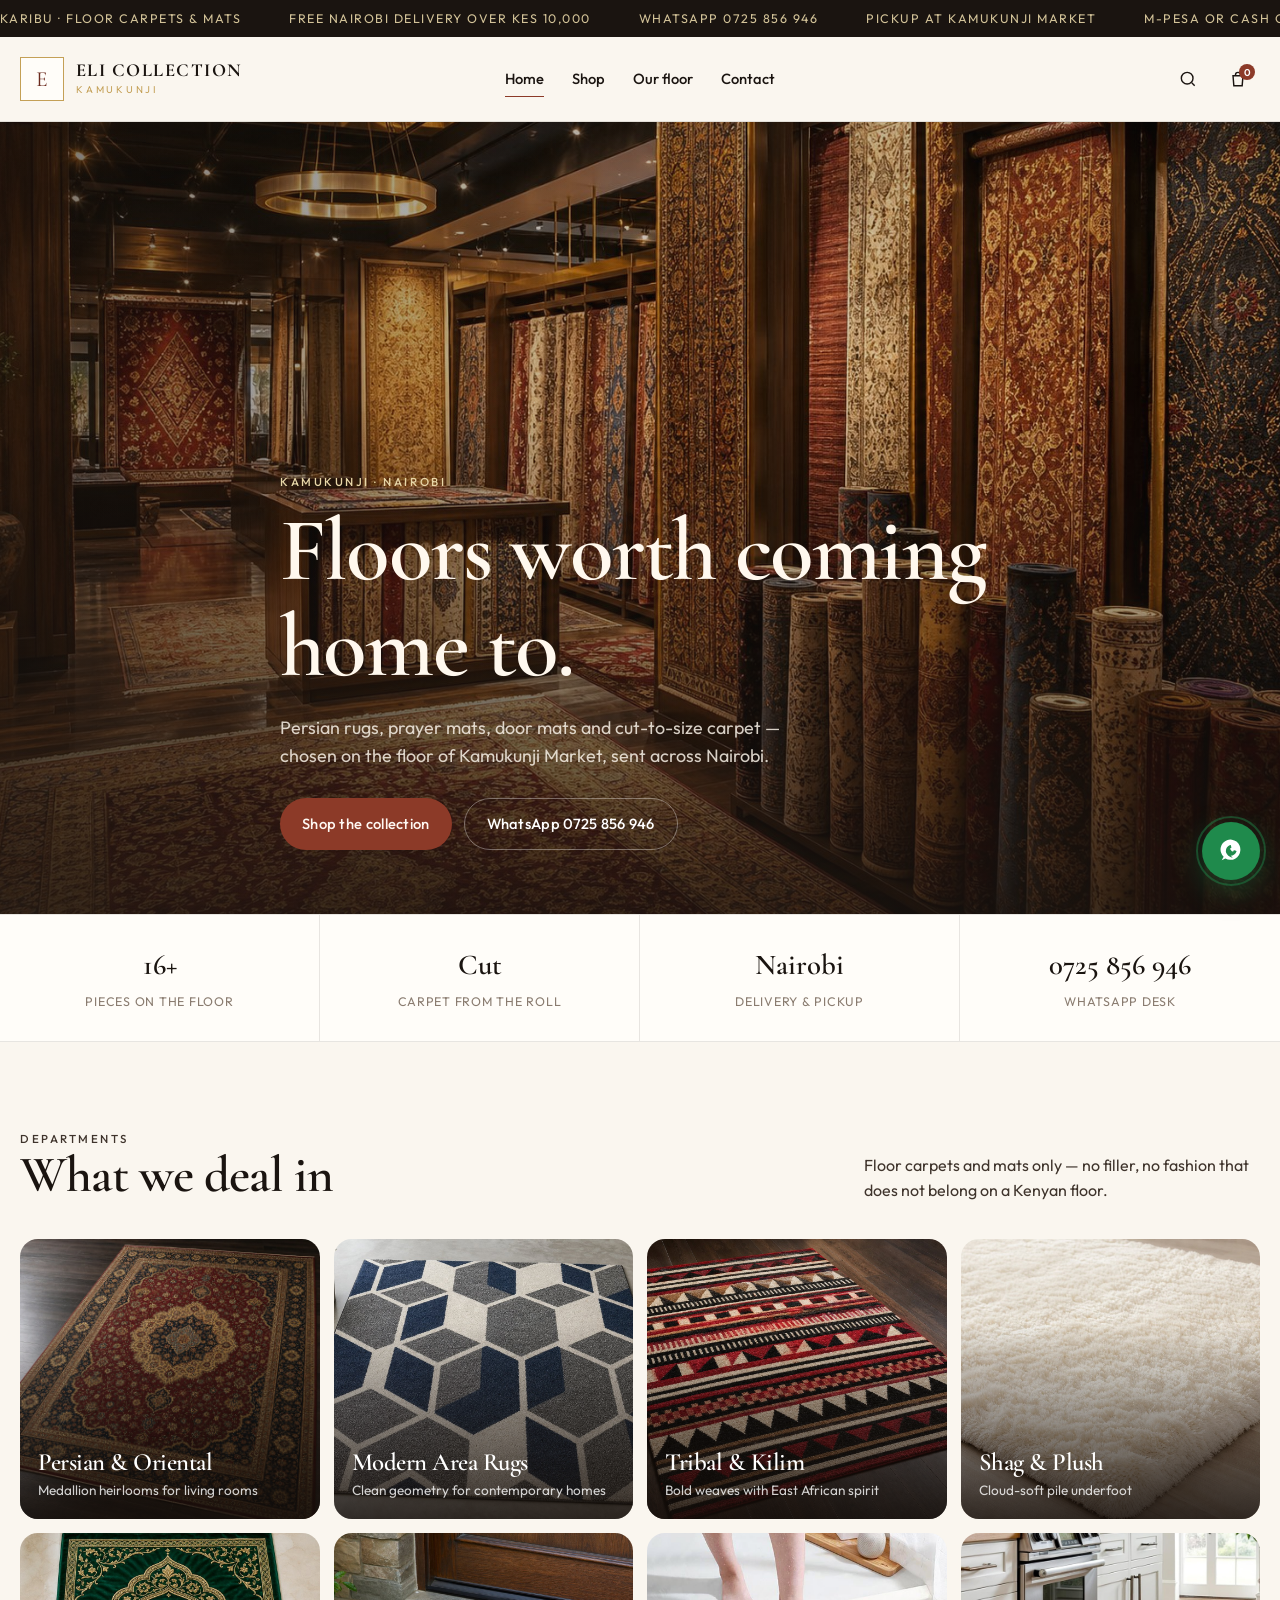
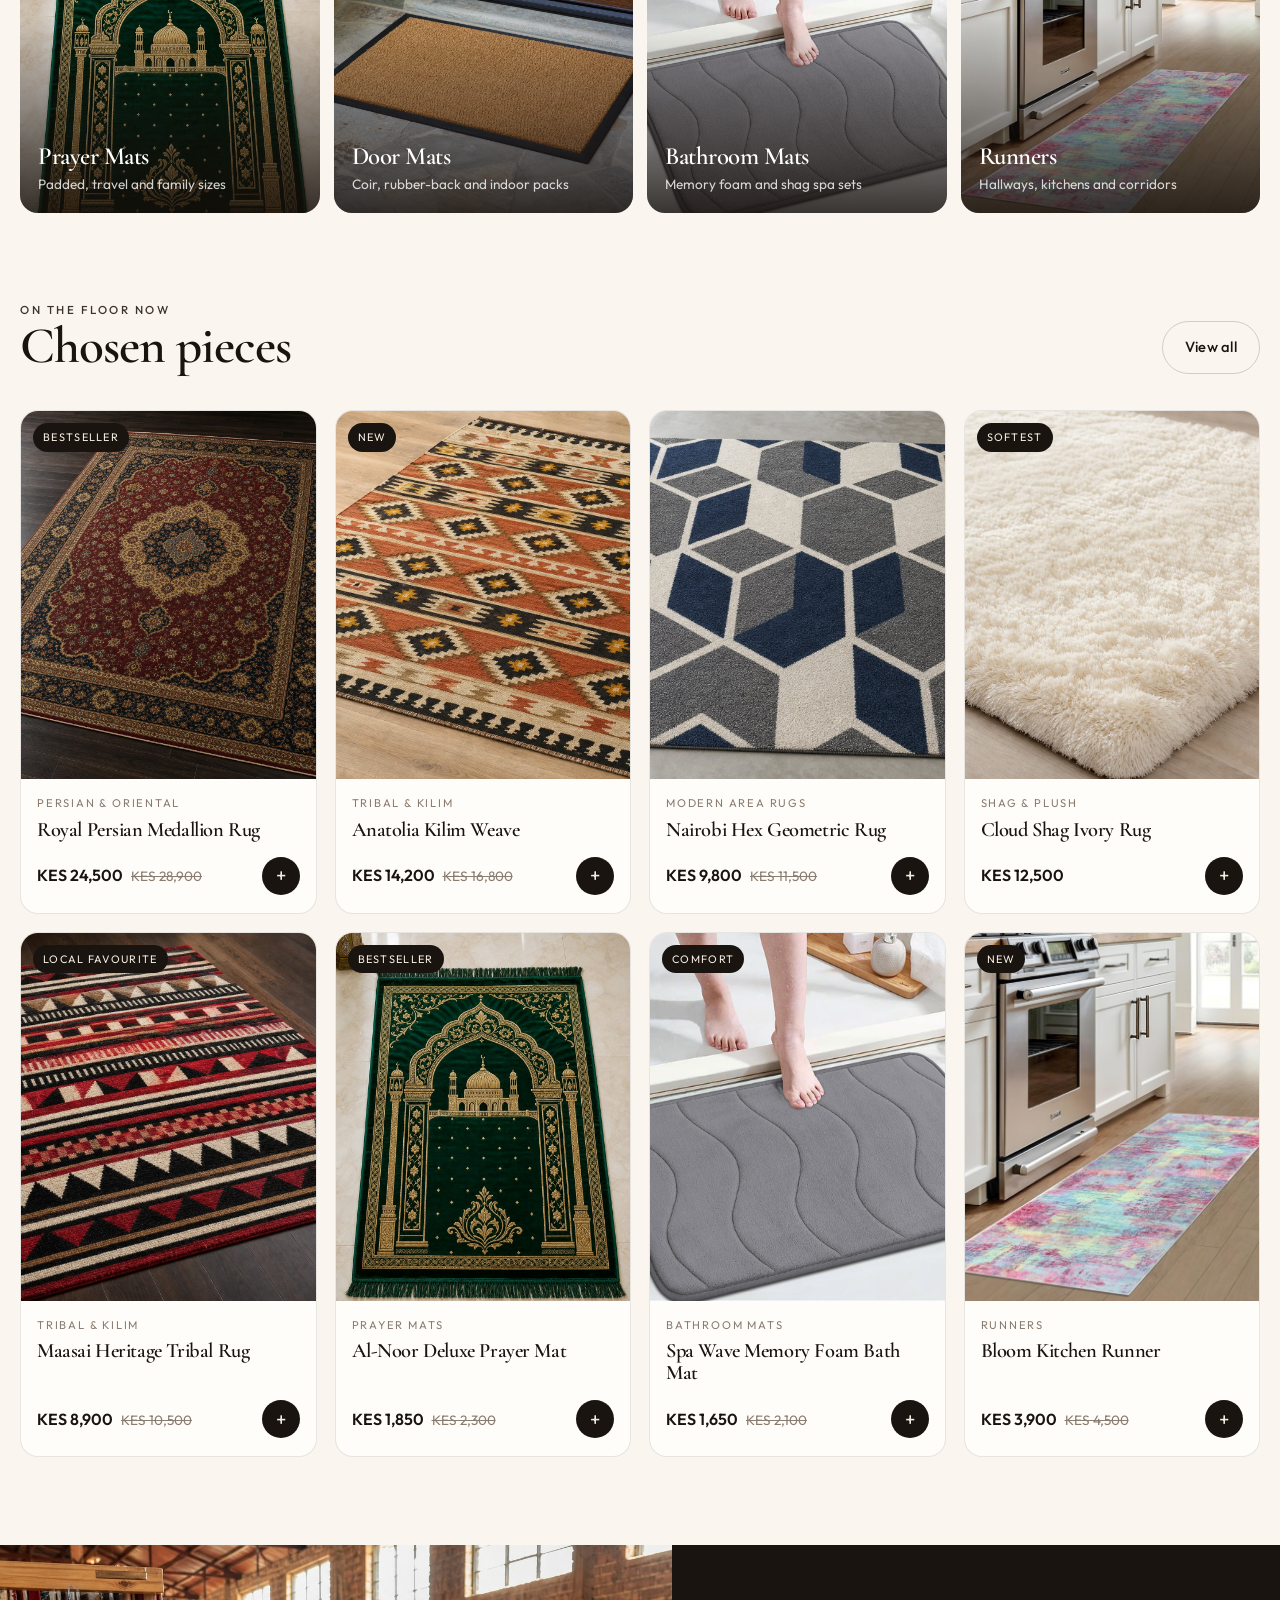
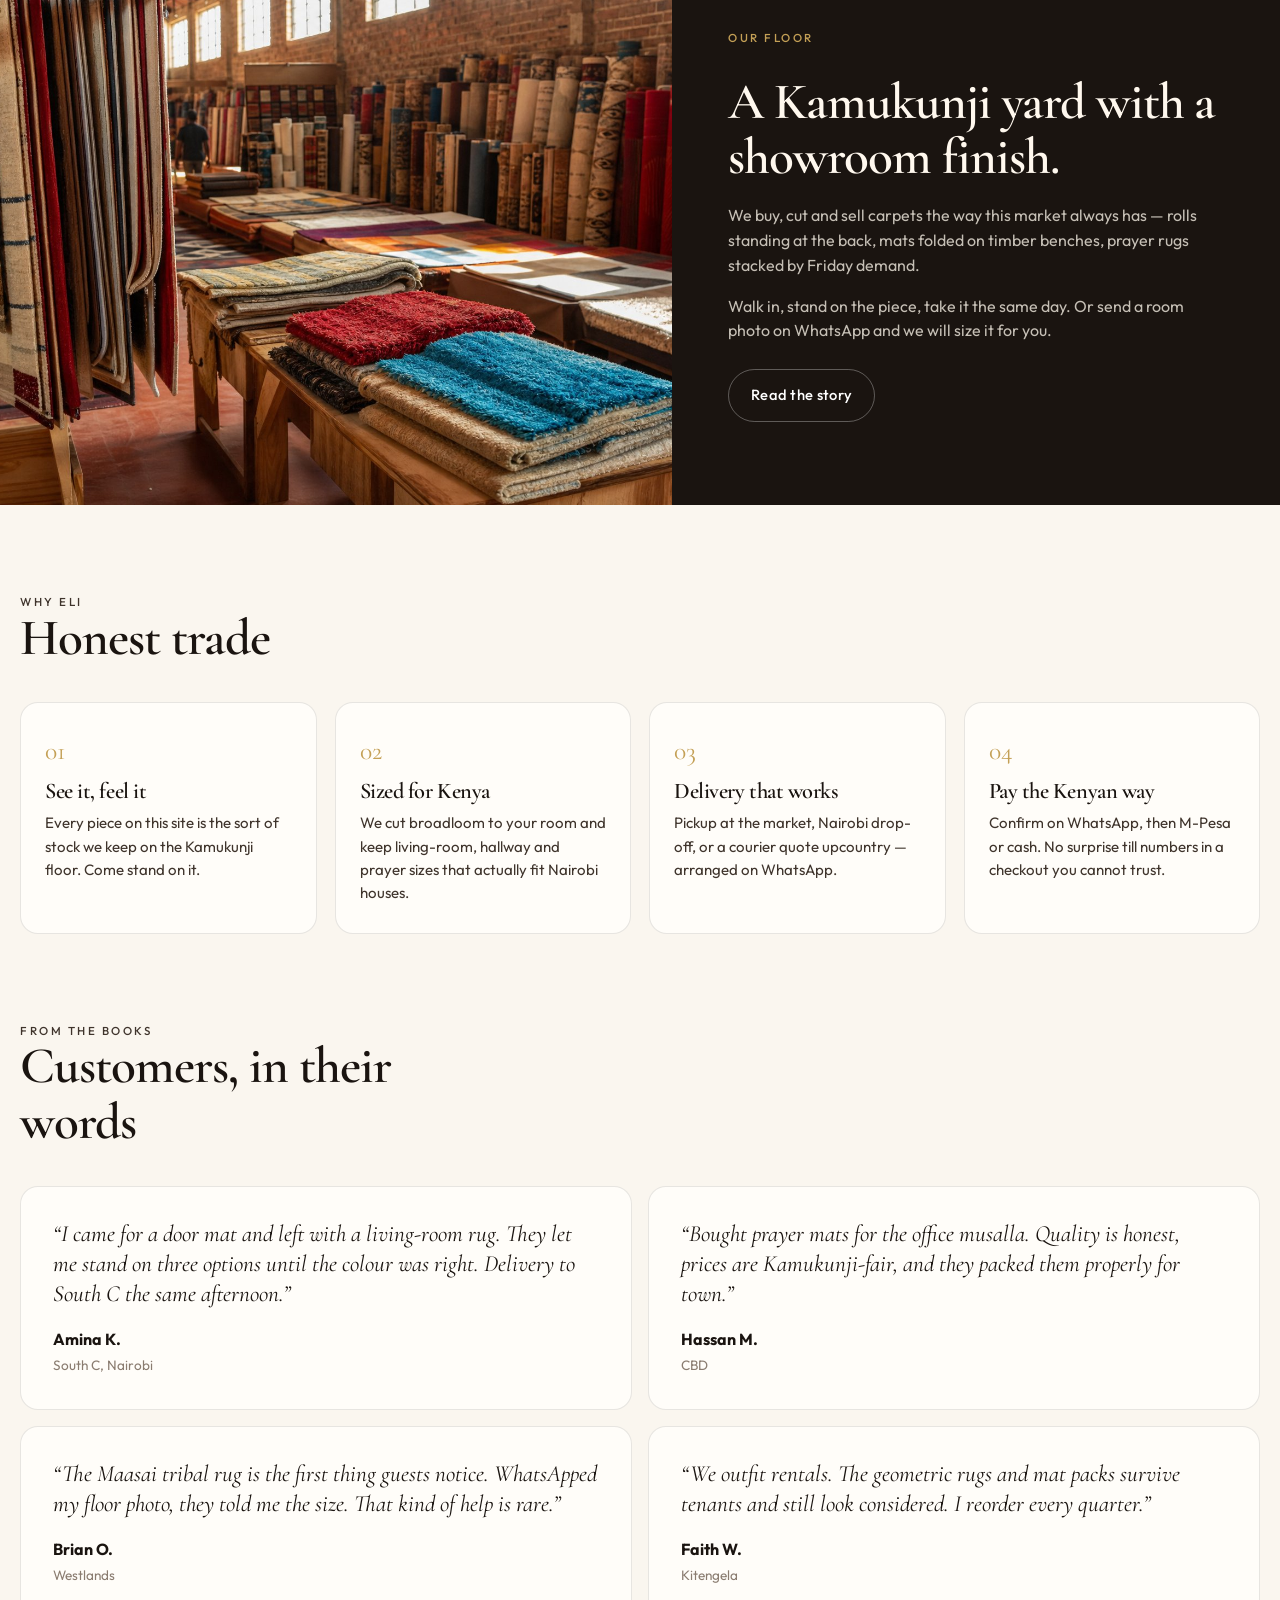
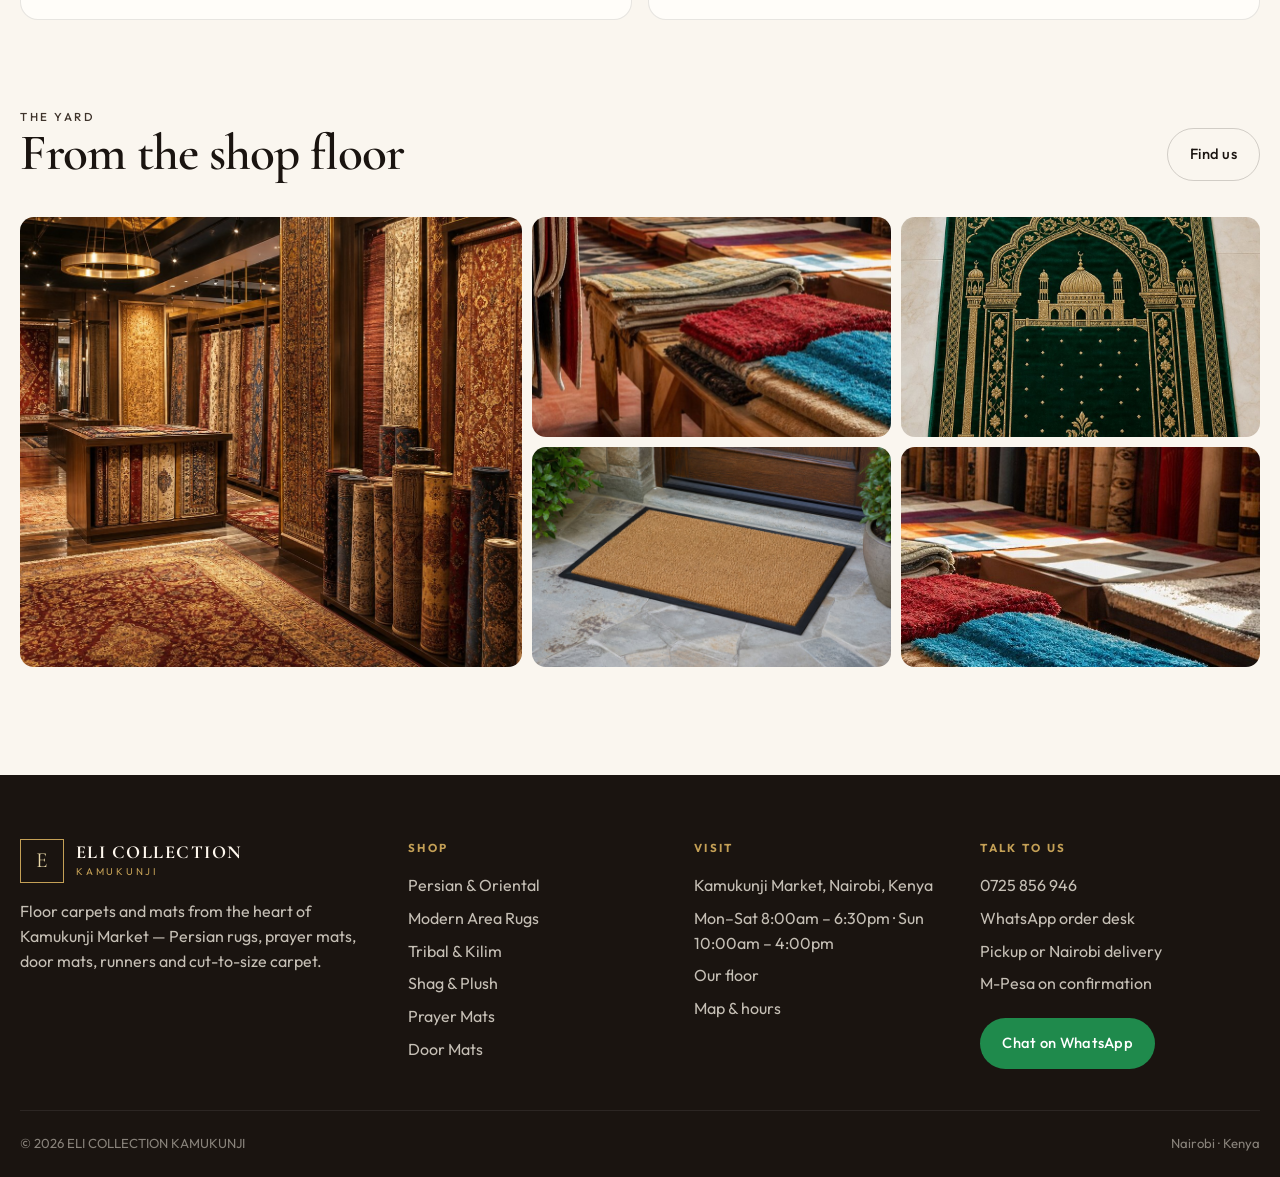
==== index.html @ 1ee96de6 "Add ELI COLLECTION KAMUKUNJI carpets and mats storefront Static HTML, CSS, and JS shop with catalog," ====
<!DOCTYPE html>
<html lang="en">
<head>
  <meta charset="UTF-8">
  <meta name="viewport" content="width=device-width, initial-scale=1.0">
  <title>ELI COLLECTION KAMUKUNJI · Floor carpets and mats</title>
  <meta name="description" content="ELI COLLECTION KAMUKUNJI deals in floor carpets and mats — Persian rugs, prayer mats, door mats, runners and cut-to-size carpet. WhatsApp 0725 856 946. Kamukunji Market, Nairobi.">
  <link rel="icon" href="assets/favicon.svg" type="image/svg+xml">
  <link rel="preconnect" href="https://fonts.googleapis.com">
  <link rel="preconnect" href="https://fonts.gstatic.com" crossorigin>
  <link href="https://fonts.googleapis.com/css2?family=Cormorant+Garamond:ital,wght@0,500;0,600;0,700;1,500&family=Outfit:wght@300;400;500;600;700&display=swap" rel="stylesheet">
  <link rel="stylesheet" href="css/styles.css">
</head>
<body data-page="home">
  <a class="skip" href="#home-app">Skip to content</a>
  <div id="site-header"></div>
  <main id="home-app"></main>
  <div id="site-footer"></div>
  <script src="js/data.js"></script>
  <script src="js/app.js"></script>
</body>
</html>
---- css/styles.css ----
:root {
  --ink: #1a1410;
  --ink-soft: #3f342c;
  --muted: #8a7c70;
  --cream: #f4ece0;
  --paper: #faf6ef;
  --white: #fffdf9;
  --terracotta: #8c3a28;
  --terracotta-deep: #6b2a1e;
  --gold: #c4a056;
  --gold-soft: #e8d7a8;
  --sage: #3d5548;
  --whatsapp: #1f8a4c;
  --line: rgba(26, 20, 16, 0.1);
  --line-strong: rgba(26, 20, 16, 0.18);
  --shadow: 0 18px 50px rgba(26, 20, 16, 0.12);
  --shadow-soft: 0 8px 24px rgba(26, 20, 16, 0.08);
  --radius: 18px;
  --radius-sm: 10px;
  --header: 84px;
  --display: "Cormorant Garamond", Georgia, "Times New Roman", serif;
  --sans: "Outfit", system-ui, sans-serif;
  --ease: cubic-bezier(0.22, 1, 0.36, 1);
  --max: 1240px;
}

*,
*::before,
*::after { box-sizing: border-box; margin: 0; padding: 0; }

html { scroll-behavior: smooth; }

body {
  font-family: var(--sans);
  color: var(--ink);
  background: var(--paper);
  line-height: 1.55;
  font-size: 16px;
  min-height: 100vh;
}

img { max-width: 100%; display: block; }
a { color: inherit; text-decoration: none; }
button, input, select, textarea { font: inherit; color: inherit; }
button { cursor: pointer; border: 0; background: none; }
:focus-visible { outline: 2px solid var(--terracotta); outline-offset: 3px; }
::selection { background: var(--gold-soft); color: var(--ink); }
ul { list-style: none; }

.skip {
  position: absolute;
  left: 12px; top: -40px;
  background: var(--ink); color: var(--cream);
  padding: 8px 14px; z-index: 100;
}
.skip:focus { top: 12px; }

.wrap {
  width: min(var(--max), calc(100% - 40px));
  margin-inline: auto;
}

.eyebrow {
  font-size: 0.72rem;
  letter-spacing: 0.22em;
  text-transform: uppercase;
  color: var(--terracotta);
  font-weight: 500;
}

h1, h2, h3, .display {
  font-family: var(--display);
  font-weight: 600;
  letter-spacing: -0.02em;
  line-height: 1.08;
}

.muted { color: var(--muted); }
.gold { color: var(--gold); }

/* Announcement */
.announce {
  background: var(--ink);
  color: var(--gold-soft);
  font-size: 0.78rem;
  letter-spacing: 0.12em;
  text-transform: uppercase;
  overflow: hidden;
  white-space: nowrap;
}
.announce__track {
  display: flex;
  gap: 48px;
  width: max-content;
  animation: marquee 32s linear infinite;
  padding: 9px 0;
}
.announce span { opacity: 0.9; }
@keyframes marquee {
  from { transform: translateX(0); }
  to { transform: translateX(-50%); }
}

/* Header */
.header {
  position: sticky;
  top: 0;
  z-index: 50;
  background: rgba(250, 246, 239, 0.92);
  backdrop-filter: blur(16px);
  border-bottom: 1px solid var(--line);
}
.header__bar {
  display: grid;
  grid-template-columns: 1fr auto 1fr;
  align-items: center;
  min-height: var(--header);
  gap: 16px;
}
.logo {
  display: flex;
  align-items: center;
  gap: 12px;
  justify-self: start;
}
.logo__mark {
  width: 44px; height: 44px;
  border: 1px solid var(--gold);
  display: grid; place-items: center;
  font-family: var(--display);
  font-size: 1.35rem;
  color: var(--terracotta-deep);
  background: var(--white);
}
.logo__text strong {
  display: block;
  font-family: var(--display);
  font-size: 1.15rem;
  font-weight: 700;
  letter-spacing: 0.08em;
  line-height: 1;
}
.logo__text small {
  display: block;
  font-size: 0.62rem;
  letter-spacing: 0.28em;
  color: var(--gold);
  margin-top: 3px;
}
.nav {
  display: flex;
  gap: 28px;
  font-size: 0.92rem;
  font-weight: 500;
}
.nav a { position: relative; padding: 6px 0; }
.nav a::after {
  content: "";
  position: absolute; left: 0; bottom: 0;
  width: 0; height: 1px;
  background: var(--terracotta);
  transition: width 0.3s var(--ease);
}
.nav a:hover::after, .nav a.is-active::after { width: 100%; }

.header__tools {
  display: flex;
  gap: 6px;
  justify-self: end;
  align-items: center;
}
.icon-btn {
  width: 44px; height: 44px;
  border-radius: 50%;
  display: grid; place-items: center;
  border: 1px solid transparent;
  transition: 0.2s;
  position: relative;
}
.icon-btn:hover { background: var(--white); border-color: var(--line); }
.icon-btn svg { width: 20px; height: 20px; stroke: currentColor; fill: none; stroke-width: 1.7; }
.cart-count {
  position: absolute; top: 6px; right: 4px;
  background: var(--terracotta); color: #fff;
  font-size: 0.62rem; min-width: 16px; height: 16px;
  border-radius: 99px; display: grid; place-items: center;
  font-weight: 600;
}
.menu-btn { display: none; }

/* Buttons */
.btn {
  display: inline-flex;
  align-items: center;
  justify-content: center;
  gap: 10px;
  padding: 14px 22px;
  border-radius: 999px;
  font-weight: 500;
  font-size: 0.92rem;
  letter-spacing: 0.02em;
  transition: transform 0.2s var(--ease), background 0.2s, color 0.2s, border-color 0.2s;
}
.btn:hover { transform: translateY(-1px); }
.btn--primary {
  background: var(--terracotta);
  color: #fff8f3;
}
.btn--primary:hover { background: var(--terracotta-deep); }
.btn--ghost {
  border: 1px solid var(--line-strong);
  background: transparent;
}
.btn--ghost:hover { background: var(--white); }
.btn--dark {
  background: var(--ink);
  color: var(--cream);
}
.btn--wa {
  background: var(--whatsapp);
  color: #fff;
}
.btn--full { width: 100%; }

/* Hero */
.hero {
  position: relative;
  min-height: min(88vh, 820px);
  display: grid;
  align-items: end;
  color: var(--cream);
  overflow: hidden;
}
.hero__img {
  position: absolute; inset: 0;
  width: 100%; height: 100%;
  object-fit: cover;
  transform: scale(1.04);
}
.hero__shade {
  position: absolute; inset: 0;
  background:
    linear-gradient(180deg, rgba(26,20,16,0.25) 0%, rgba(26,20,16,0.15) 35%, rgba(26,20,16,0.78) 100%),
    linear-gradient(90deg, rgba(26,20,16,0.45), transparent 55%);
}
.hero__content {
  position: relative;
  padding: 80px 0 64px;
  max-width: 720px;
}
.hero h1 {
  font-size: clamp(3rem, 7vw, 6.2rem);
  margin: 12px 0 18px;
  color: #fff8ee;
}
.hero p.lead {
  font-size: 1.12rem;
  max-width: 46ch;
  color: rgba(246, 239, 228, 0.86);
  margin-bottom: 28px;
}
.hero__actions { display: flex; flex-wrap: wrap; gap: 12px; }
.hero .btn--ghost { color: #fff; border-color: rgba(255,255,255,0.35); }
.hero .btn--ghost:hover { background: rgba(255,255,255,0.1); }

.stats {
  display: grid;
  grid-template-columns: repeat(4, 1fr);
  border-block: 1px solid var(--line);
  background: var(--white);
}
.stat {
  padding: 28px 18px;
  text-align: center;
  border-right: 1px solid var(--line);
}
.stat:last-child { border-right: 0; }
.stat b {
  display: block;
  font-family: var(--display);
  font-size: 1.8rem;
  font-weight: 600;
}
.stat span { font-size: 0.78rem; color: var(--muted); letter-spacing: 0.06em; text-transform: uppercase; }

/* Sections */
.section { padding: 88px 0; }
.section--tight { padding: 56px 0; }
.section__head {
  display: flex;
  justify-content: space-between;
  align-items: end;
  gap: 24px;
  margin-bottom: 36px;
}
.section__head h2 { font-size: clamp(2rem, 4vw, 3.2rem); max-width: 16ch; }
.section__head p { max-width: 36ch; color: var(--ink-soft); }

/* Categories */
.cats {
  display: grid;
  grid-template-columns: repeat(4, 1fr);
  gap: 14px;
}
.cat {
  position: relative;
  min-height: 280px;
  overflow: hidden;
  border-radius: var(--radius);
  color: #fff;
  isolation: isolate;
}
.cat img {
  position: absolute; inset: 0;
  width: 100%; height: 100%;
  object-fit: cover;
  transition: transform 0.7s var(--ease);
}
.cat:hover img { transform: scale(1.07); }
.cat::after {
  content: "";
  position: absolute; inset: 0;
  background: linear-gradient(180deg, transparent 30%, rgba(20,14,10,0.82));
}
.cat__txt {
  position: absolute; left: 18px; right: 18px; bottom: 18px;
  z-index: 1;
}
.cat__txt h3 { font-size: 1.55rem; margin-bottom: 4px; }
.cat__txt p { font-size: 0.85rem; opacity: 0.8; }

/* Product grid */
.grid {
  display: grid;
  grid-template-columns: repeat(4, 1fr);
  gap: 18px;
}
.card {
  background: var(--white);
  border-radius: var(--radius);
  overflow: hidden;
  border: 1px solid var(--line);
  display: flex;
  flex-direction: column;
  transition: transform 0.3s var(--ease), box-shadow 0.3s;
}
.card:hover { transform: translateY(-4px); box-shadow: var(--shadow); }
.card__media {
  position: relative;
  aspect-ratio: 4 / 5;
  background: #ece4d6;
  overflow: hidden;
}
.card__media img {
  width: 100%; height: 100%;
  object-fit: cover;
  transition: transform 0.6s var(--ease);
}
.card:hover .card__media img { transform: scale(1.05); }
.badge {
  position: absolute;
  top: 12px; left: 12px;
  background: var(--ink);
  color: var(--cream);
  font-size: 0.68rem;
  letter-spacing: 0.12em;
  text-transform: uppercase;
  padding: 6px 10px;
  border-radius: 99px;
  z-index: 1;
}
.badge--sale { background: var(--terracotta); color: #fff; }
.card__body { padding: 16px 16px 18px; display: flex; flex-direction: column; gap: 6px; flex: 1; }
.card__cat {
  font-size: 0.7rem;
  letter-spacing: 0.16em;
  text-transform: uppercase;
  color: var(--muted);
}
.card h3 { font-size: 1.28rem; }
.card h3 a:hover { color: var(--terracotta); }
.card__row {
  margin-top: auto;
  display: flex;
  justify-content: space-between;
  align-items: center;
  padding-top: 10px;
}
.price {
  font-weight: 600;
  display: flex;
  align-items: baseline;
  gap: 8px;
}
.price s { color: var(--muted); font-weight: 400; font-size: 0.85rem; }
.add-btn {
  width: 38px; height: 38px;
  border-radius: 50%;
  background: var(--ink);
  color: var(--cream);
  display: grid; place-items: center;
  font-size: 1.2rem;
  line-height: 1;
}
.add-btn:hover { background: var(--terracotta); }

/* Split story */
.split {
  display: grid;
  grid-template-columns: 1.05fr 0.95fr;
  background: var(--ink);
  color: var(--cream);
  min-height: 560px;
}
.split img { width: 100%; height: 100%; object-fit: cover; min-height: 360px; }
.split__copy { padding: 64px 56px; display: flex; flex-direction: column; justify-content: center; }
.split__copy h2 { font-size: clamp(2.2rem, 4vw, 3.6rem); margin: 12px 0 18px; color: #fff8ee; }
.split__copy p { color: rgba(246,239,228,0.78); max-width: 48ch; margin-bottom: 16px; }
.split .btn--ghost { color: #fff; border-color: rgba(255,255,255,0.3); margin-top: 10px; align-self: start; }

/* Benefits */
.benefits {
  display: grid;
  grid-template-columns: repeat(4, 1fr);
  gap: 18px;
}
.benefit {
  padding: 28px 24px;
  background: var(--white);
  border: 1px solid var(--line);
  border-radius: var(--radius);
}
.benefit .num {
  font-family: var(--display);
  color: var(--gold);
  font-size: 1.6rem;
}
.benefit h3 { margin: 8px 0 8px; font-size: 1.4rem; }
.benefit p { color: var(--ink-soft); font-size: 0.94rem; }

/* Testimonials */
.quotes {
  display: grid;
  grid-template-columns: repeat(2, 1fr);
  gap: 16px;
}
.quote {
  padding: 32px;
  background: var(--white);
  border-radius: var(--radius);
  border: 1px solid var(--line);
}
.quote p { font-family: var(--display); font-size: 1.45rem; font-style: italic; line-height: 1.3; margin-bottom: 18px; }
.quote b { display: block; }
.quote span { color: var(--muted); font-size: 0.85rem; }

/* Gallery strip */
.mosaic {
  display: grid;
  grid-template-columns: 1.4fr 1fr 1fr;
  grid-template-rows: 220px 220px;
  gap: 10px;
}
.mosaic a:first-child { grid-row: 1 / 3; }
.mosaic img { width: 100%; height: 100%; object-fit: cover; border-radius: 14px; }

/* Footer */
.footer {
  background: var(--ink);
  color: rgba(246,239,228,0.78);
  padding: 64px 0 24px;
  margin-top: 20px;
}
.footer__grid {
  display: grid;
  grid-template-columns: 1.4fr 1fr 1fr 1.1fr;
  gap: 32px;
  padding-bottom: 40px;
  border-bottom: 1px solid rgba(255,255,255,0.08);
}
.footer .logo__mark { background: transparent; color: var(--gold-soft); border-color: var(--gold); }
.footer .logo__text strong { color: #fff8ee; }
.footer h4 {
  font-family: var(--sans);
  font-size: 0.72rem;
  letter-spacing: 0.2em;
  text-transform: uppercase;
  color: var(--gold);
  margin-bottom: 16px;
}
.footer a:hover { color: #fff; }
.footer li { margin-bottom: 8px; }
.footer__base {
  display: flex;
  justify-content: space-between;
  gap: 16px;
  padding-top: 22px;
  font-size: 0.82rem;
  color: rgba(246,239,228,0.5);
}

/* Shop */
.shop-layout {
  display: grid;
  grid-template-columns: 240px 1fr;
  gap: 36px;
  align-items: start;
}
.filters {
  position: sticky;
  top: 110px;
  background: var(--white);
  border: 1px solid var(--line);
  border-radius: var(--radius);
  padding: 22px;
}
.filters h3 {
  font-family: var(--sans);
  font-size: 0.72rem;
  letter-spacing: 0.18em;
  text-transform: uppercase;
  margin: 18px 0 10px;
  color: var(--muted);
}
.filters h3:first-child { margin-top: 0; }
.filter-btn, .chip {
  display: block;
  width: 100%;
  text-align: left;
  padding: 8px 10px;
  border-radius: 8px;
  font-size: 0.92rem;
}
.filter-btn.is-active, .chip.is-active {
  background: var(--ink);
  color: var(--cream);
}
.filter-btn:hover:not(.is-active) { background: var(--cream); }
.shop-toolbar {
  display: flex;
  justify-content: space-between;
  align-items: center;
  gap: 12px;
  margin-bottom: 18px;
}
select.nice, .field input, .field textarea, .field select {
  width: 100%;
  border: 1px solid var(--line-strong);
  background: var(--white);
  border-radius: 12px;
  padding: 12px 14px;
  outline: none;
}
select.nice { width: auto; min-width: 180px; }
.field { display: grid; gap: 6px; margin-bottom: 14px; }
.field label { font-size: 0.8rem; letter-spacing: 0.08em; text-transform: uppercase; color: var(--muted); }

.empty {
  padding: 60px 20px;
  text-align: center;
  color: var(--muted);
}

/* Product page */
.pdp {
  display: grid;
  grid-template-columns: 1.1fr 0.9fr;
  gap: 48px;
  padding: 36px 0 70px;
}
.gallery { display: grid; gap: 10px; }
.gallery__main {
  aspect-ratio: 1;
  background: #ece4d6;
  border-radius: var(--radius);
  overflow: hidden;
}
.gallery__main img { width: 100%; height: 100%; object-fit: cover; }
.thumbs { display: flex; gap: 8px; }
.thumbs button {
  width: 72px; height: 72px;
  border-radius: 10px;
  overflow: hidden;
  border: 2px solid transparent;
  opacity: 0.7;
}
.thumbs button.is-active, .thumbs button:hover { border-color: var(--ink); opacity: 1; }
.thumbs img { width: 100%; height: 100%; object-fit: cover; }
.pdp__info .eyebrow { margin-bottom: 8px; }
.pdp__info h1 { font-size: clamp(2.1rem, 4vw, 3.4rem); margin-bottom: 10px; }
.pdp__price { font-size: 1.4rem; margin: 12px 0 18px; }
.pdp__info .lead { color: var(--ink-soft); margin-bottom: 22px; }
.size-row, .qty-row { display: flex; flex-wrap: wrap; gap: 8px; margin-bottom: 18px; }
.size-row button {
  border: 1px solid var(--line-strong);
  padding: 10px 14px;
  border-radius: 999px;
  background: var(--white);
  font-size: 0.88rem;
}
.size-row button.is-active { background: var(--ink); color: var(--cream); border-color: var(--ink); }
.qty {
  display: inline-flex;
  border: 1px solid var(--line-strong);
  border-radius: 999px;
  overflow: hidden;
  background: var(--white);
}
.qty button { width: 42px; height: 42px; }
.qty span { min-width: 28px; display: grid; place-items: center; font-weight: 600; }
.pdp__actions { display: flex; flex-wrap: wrap; gap: 10px; margin: 8px 0 28px; }
.meta-list { display: grid; gap: 8px; font-size: 0.92rem; color: var(--ink-soft); padding-top: 16px; border-top: 1px solid var(--line); }
.meta-list b { color: var(--ink); font-weight: 600; }
.tabs { display: flex; gap: 18px; border-bottom: 1px solid var(--line); margin: 28px 0 16px; }
.tabs button { padding: 10px 0; color: var(--muted); font-weight: 500; }
.tabs button.is-active { color: var(--ink); border-bottom: 2px solid var(--terracotta); }
.tab-panel { color: var(--ink-soft); max-width: 62ch; }

/* Cart */
.cart-page {
  display: grid;
  grid-template-columns: 1.2fr 0.8fr;
  gap: 28px;
  padding: 28px 0 80px;
}
.line {
  display: grid;
  grid-template-columns: 110px 1fr auto;
  gap: 16px;
  padding: 16px 0;
  border-bottom: 1px solid var(--line);
  align-items: center;
}
.line img { width: 110px; height: 110px; object-fit: cover; border-radius: 12px; }
.line h3 { font-size: 1.25rem; }
.remove { color: var(--muted); font-size: 0.82rem; margin-top: 6px; }
.remove:hover { color: var(--terracotta); }
.summary {
  background: var(--white);
  border: 1px solid var(--line);
  border-radius: var(--radius);
  padding: 24px;
  position: sticky;
  top: 110px;
}
.summary h2 { font-size: 1.8rem; margin-bottom: 16px; }
.sum-row { display: flex; justify-content: space-between; margin-bottom: 10px; }
.sum-row.total { font-size: 1.15rem; font-weight: 600; padding-top: 10px; border-top: 1px solid var(--line); margin-top: 8px; }

/* Drawer + search + mobile */
.overlay {
  position: fixed; inset: 0;
  background: rgba(20,14,10,0.45);
  opacity: 0; pointer-events: none;
  transition: 0.3s;
  z-index: 60;
}
.overlay.is-open { opacity: 1; pointer-events: auto; }
.drawer {
  position: fixed; top: 0; right: 0; height: 100%;
  width: min(420px, 100%);
  background: var(--paper);
  z-index: 70;
  transform: translateX(100%);
  transition: transform 0.4s var(--ease);
  display: flex; flex-direction: column;
}
.drawer.is-open { transform: none; }
.drawer__head, .search__head {
  display: flex; justify-content: space-between; align-items: center;
  padding: 18px 20px;
  border-bottom: 1px solid var(--line);
}
.drawer__body { padding: 16px 20px; overflow: auto; flex: 1; }
.drawer__foot { padding: 16px 20px 24px; border-top: 1px solid var(--line); background: var(--white); }
.search {
  position: fixed; inset: 0 0 auto 0;
  background: var(--paper);
  z-index: 80;
  transform: translateY(-110%);
  transition: 0.35s var(--ease);
  border-bottom: 1px solid var(--line);
  padding: 18px 0 24px;
}
.search.is-open { transform: none; }
.search input {
  width: 100%;
  border: 0;
  background: transparent;
  font-family: var(--display);
  font-size: 2rem;
  outline: none;
  padding: 8px 0 16px;
}
.search-results { display: grid; gap: 8px; max-height: 50vh; overflow: auto; }
.search-hit {
  display: grid;
  grid-template-columns: 56px 1fr auto;
  gap: 12px;
  align-items: center;
  padding: 8px;
  border-radius: 12px;
}
.search-hit:hover { background: var(--white); }
.search-hit img { width: 56px; height: 56px; object-fit: cover; border-radius: 8px; }

.toast-wrap {
  position: fixed;
  bottom: 24px; left: 50%;
  transform: translateX(-50%);
  z-index: 90;
  display: grid; gap: 8px;
}
.toast {
  background: var(--ink);
  color: var(--cream);
  padding: 12px 18px;
  border-radius: 999px;
  font-size: 0.88rem;
  box-shadow: var(--shadow);
  animation: up 0.35s var(--ease);
}
@keyframes up {
  from { opacity: 0; transform: translateY(10px); }
  to { opacity: 1; transform: none; }
}

.wa-float {
  position: fixed;
  right: 20px; bottom: 20px;
  width: 58px; height: 58px;
  border-radius: 50%;
  background: var(--whatsapp);
  color: #fff;
  display: grid; place-items: center;
  box-shadow: 0 10px 30px rgba(31, 138, 76, 0.4);
  z-index: 40;
}
.wa-float svg { width: 28px; height: 28px; fill: currentColor; }
.wa-float::after {
  content: "";
  position: absolute; inset: -6px;
  border: 2px solid rgba(31,138,76,0.45);
  border-radius: 50%;
  animation: pulse 2.2s ease-out infinite;
}
@keyframes pulse {
  to { transform: scale(1.25); opacity: 0; }
}

.mobile-nav {
  position: fixed; inset: 0 0 0 auto;
  width: min(320px, 86vw);
  background: var(--paper);
  z-index: 75;
  transform: translateX(100%);
  transition: 0.35s var(--ease);
  padding: 28px 22px;
  display: flex;
  flex-direction: column;
  gap: 18px;
}
.mobile-nav.is-open { transform: none; }
.mobile-nav a { font-family: var(--display); font-size: 2rem; }

.page-hero {
  padding: 48px 0 10px;
}
.page-hero h1 { font-size: clamp(2.4rem, 5vw, 4.4rem); }

.contact-grid {
  display: grid;
  grid-template-columns: 1fr 1.1fr;
  gap: 24px;
  padding-bottom: 70px;
}
.map {
  min-height: 420px;
  border: 0;
  border-radius: var(--radius);
  width: 100%;
  filter: grayscale(0.25) contrast(1.05);
}
.about-grid {
  display: grid;
  grid-template-columns: 1fr 1fr;
  gap: 40px;
  align-items: center;
}
.about-grid img { border-radius: var(--radius); height: 460px; width: 100%; object-fit: cover; }
.about-copy p { margin-bottom: 14px; color: var(--ink-soft); }

.note {
  background: #efe6d4;
  border-radius: 12px;
  padding: 12px 14px;
  font-size: 0.88rem;
  color: var(--ink-soft);
  margin: 12px 0;
}

@media (max-width: 1020px) {
  .grid, .cats { grid-template-columns: repeat(2, 1fr); }
  .benefits, .stats { grid-template-columns: repeat(2, 1fr); }
  .stat:nth-child(2) { border-right: 0; }
  .shop-layout, .pdp, .cart-page, .split, .footer__grid, .contact-grid, .about-grid {
    grid-template-columns: 1fr;
  }
  .filters {
    position: static;
    display: flex;
    flex-wrap: wrap;
    gap: 8px;
    margin-bottom: 20px;
  }
  .filters h3 { width: 100%; margin-top: 4px; }
  .filter-btn { width: auto; }
  .nav { display: none; }
  .menu-btn { display: grid; }
  .header__bar { grid-template-columns: auto 1fr auto; }
  .logo { justify-self: center; }
  .mosaic { grid-template-columns: 1fr 1fr; grid-template-rows: 180px 180px; }
  .mosaic a:first-child { grid-column: 1 / 3; grid-row: auto; }
  .split__copy { padding: 40px 24px; }
}

@media (max-width: 640px) {
  .wrap { width: min(var(--max), calc(100% - 28px)); }
  .grid { grid-template-columns: 1fr 1fr; gap: 10px; }
  .card h3 { font-size: 1.05rem; }
  .quotes { grid-template-columns: 1fr; }
  .line { grid-template-columns: 84px 1fr; }
  .line .line__price { grid-column: 2; }
  .hero h1 { font-size: 2.7rem; }
  .section { padding: 56px 0; }
  .cats { grid-template-columns: 1fr 1fr; }
  .cat { min-height: 200px; }
}
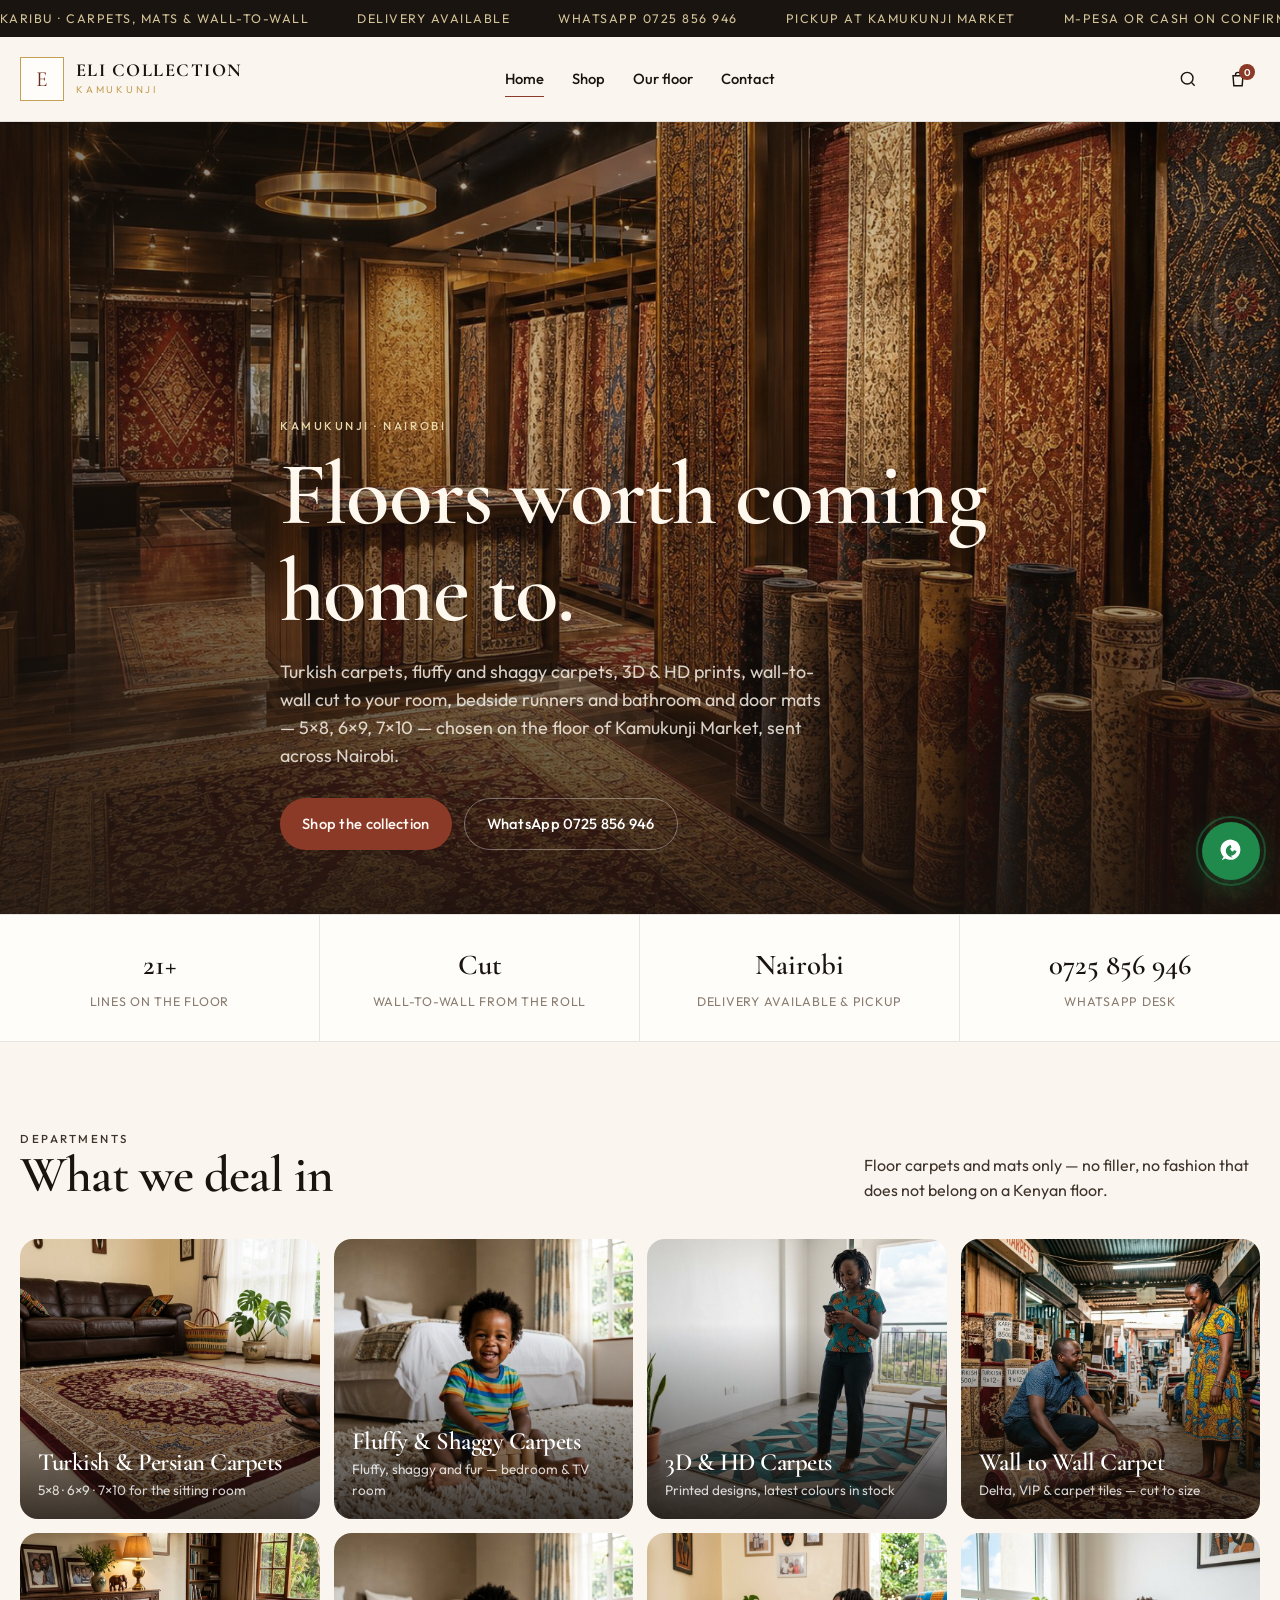
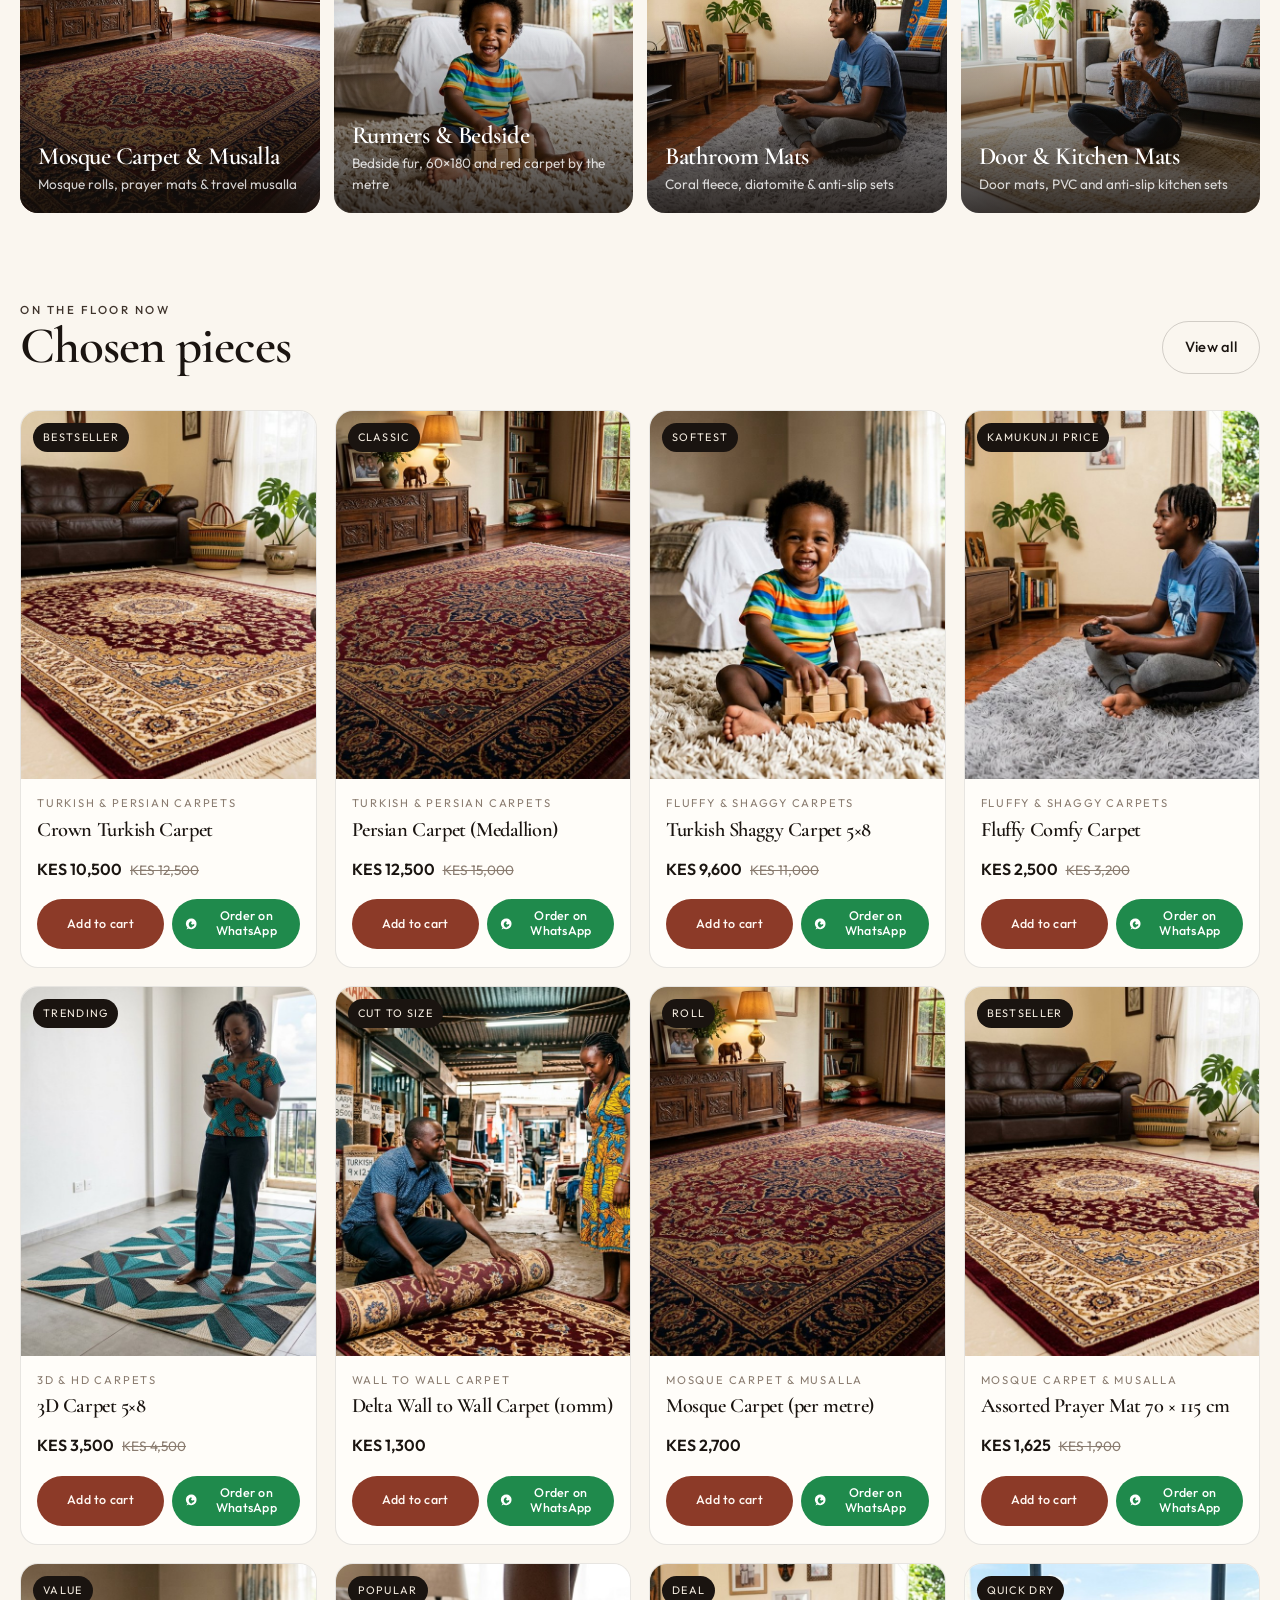
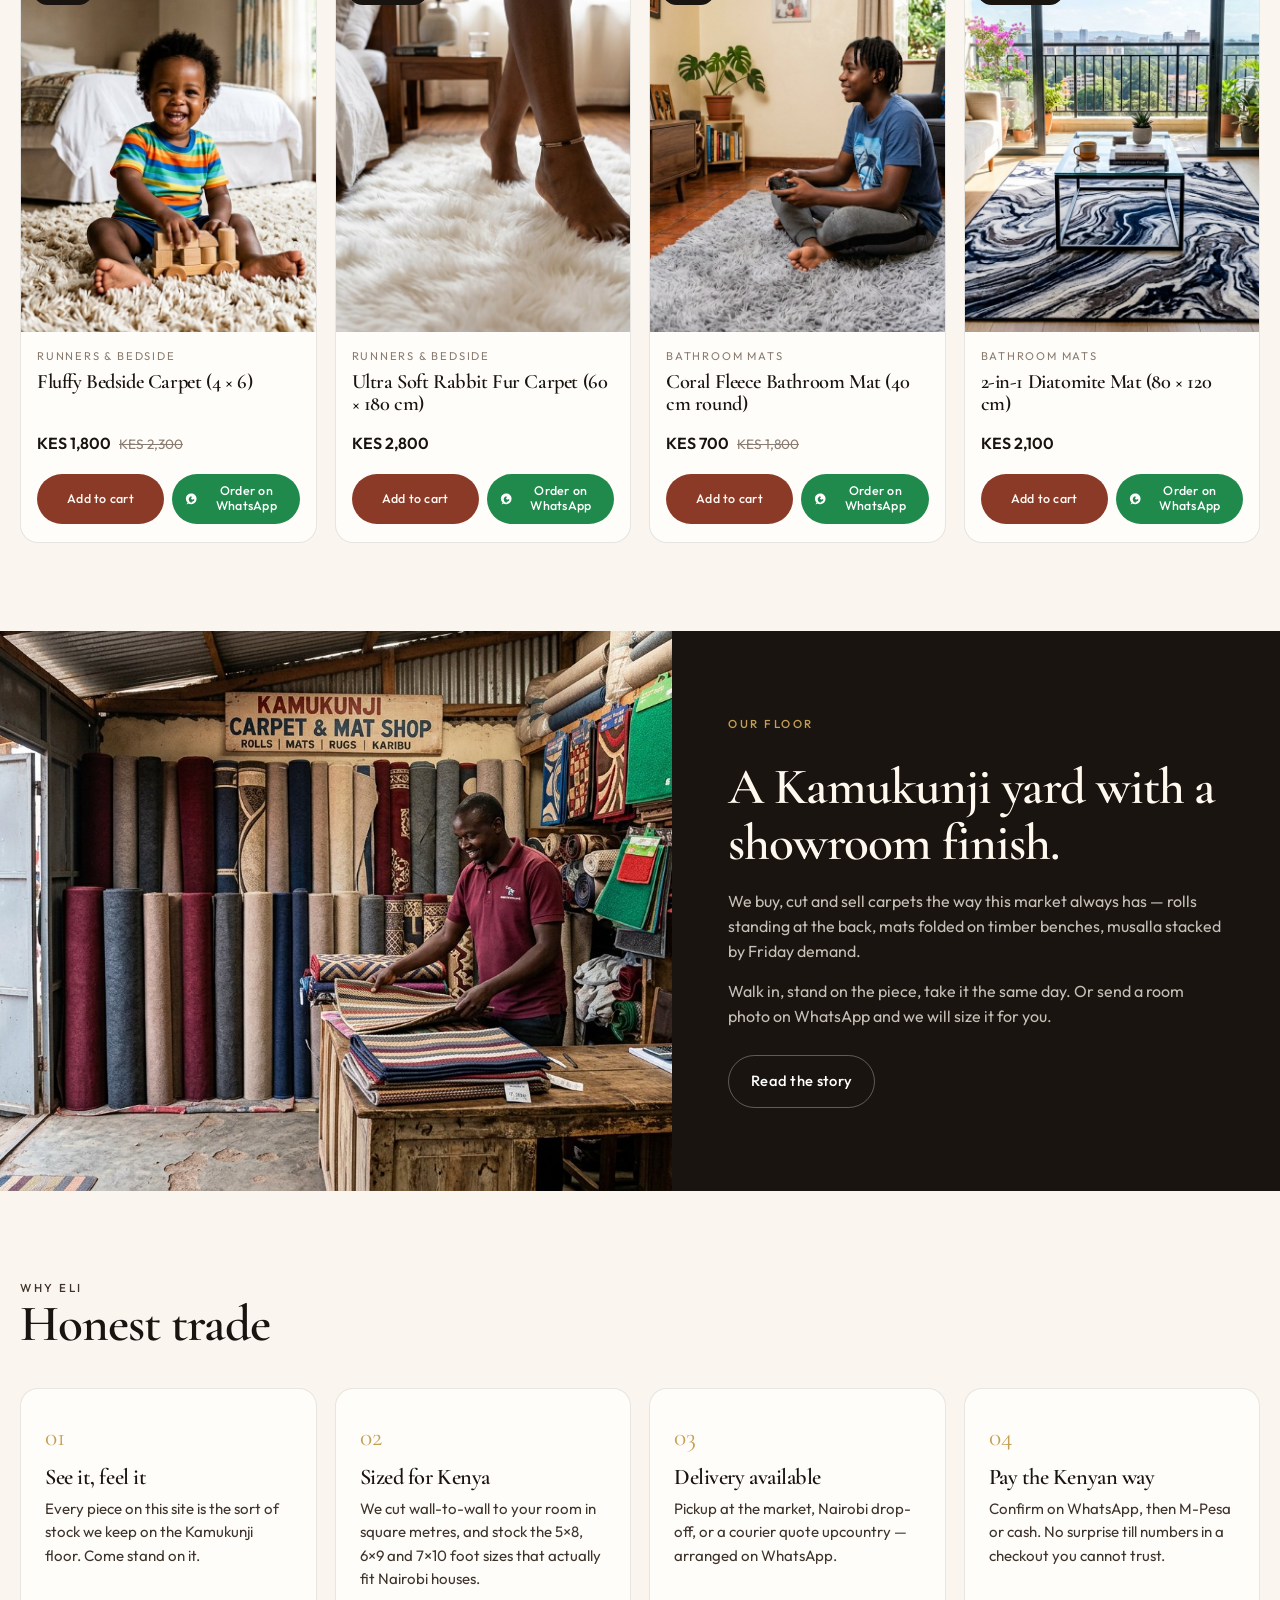
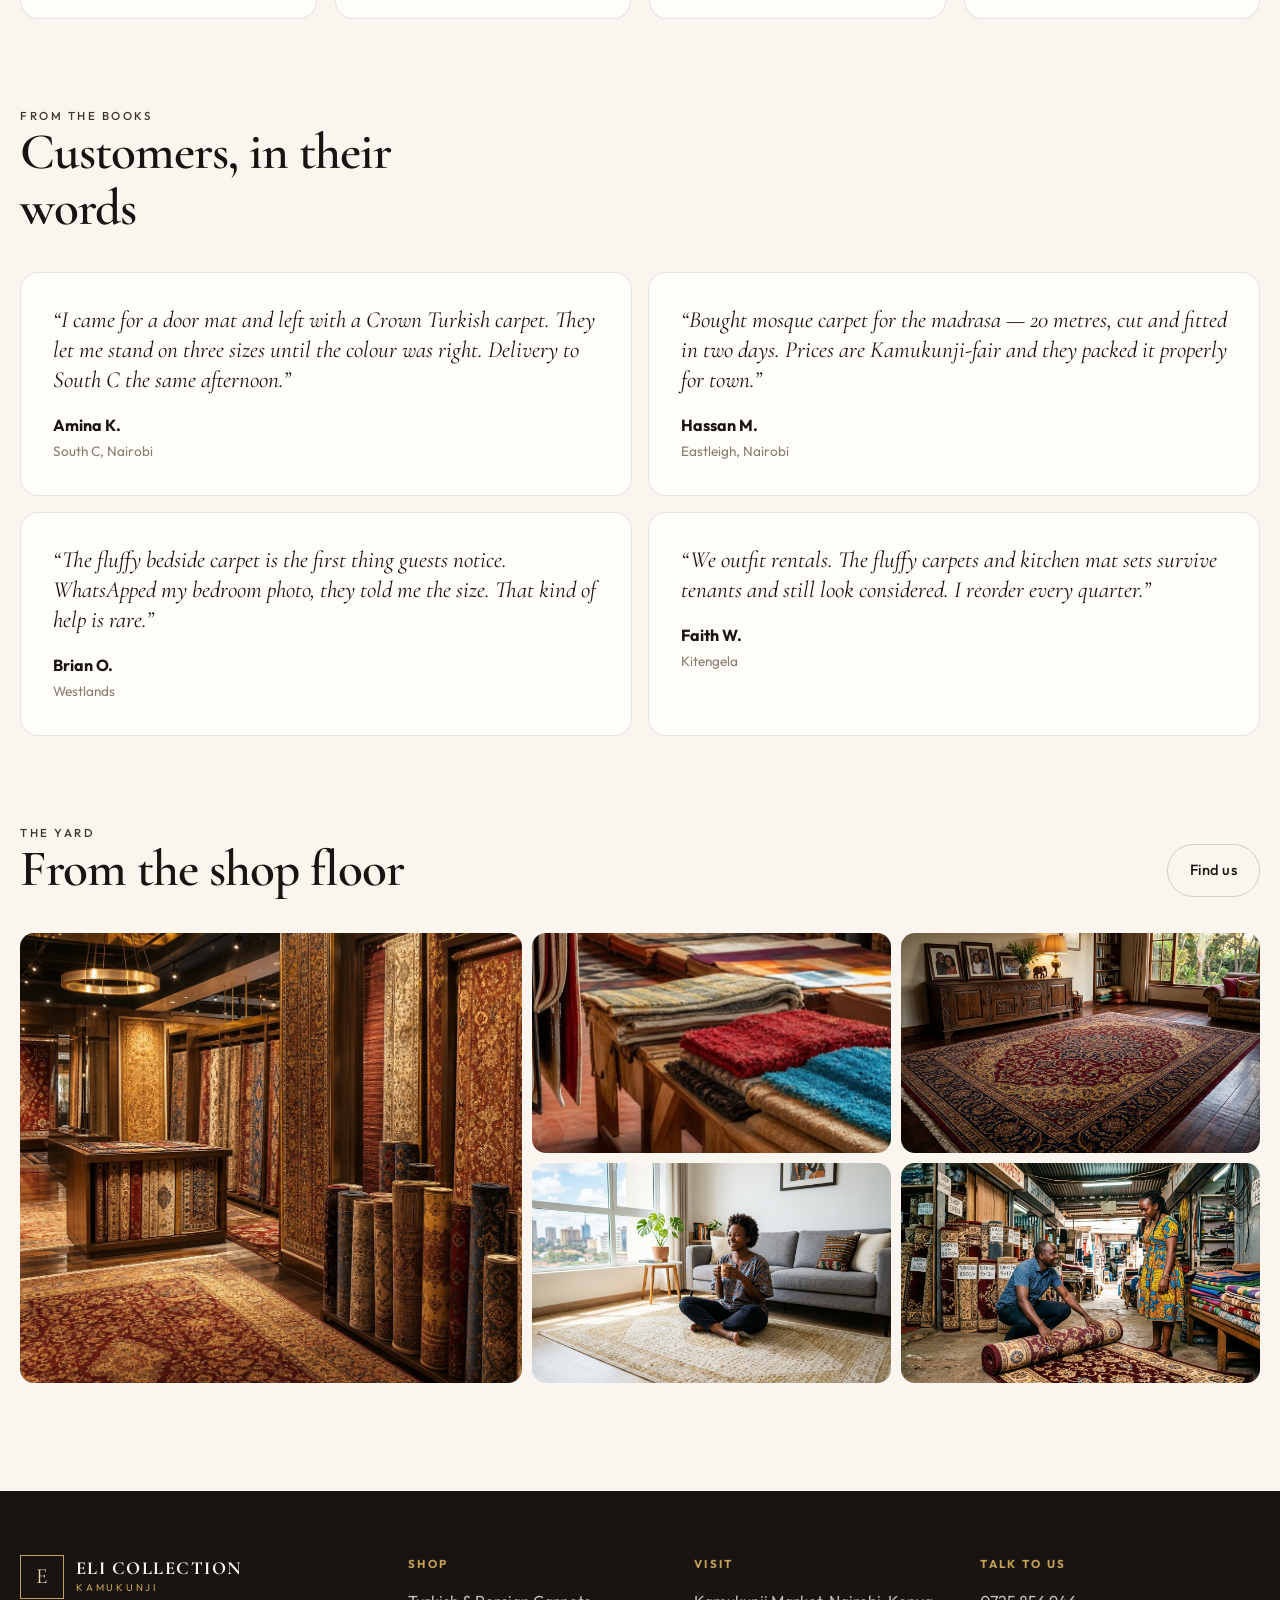
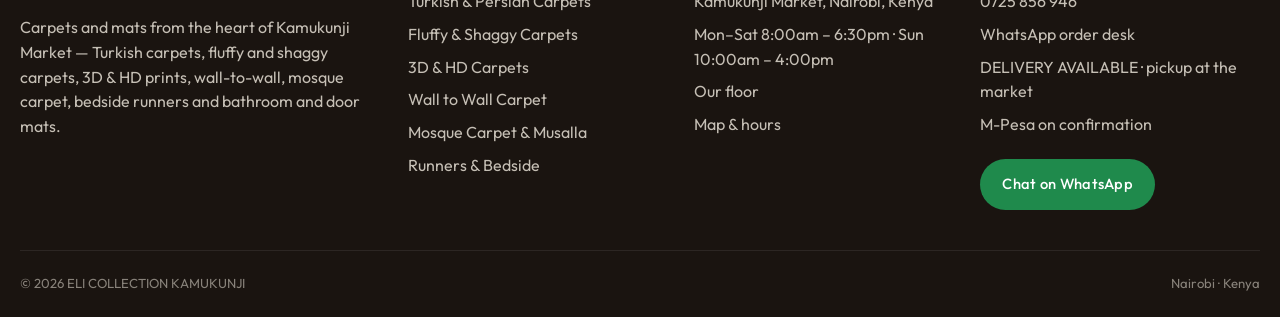
==== commit 333ea01f: "Localize storefront for the Kenyan market - Replace all imagery with Kenyan scenes (Kamukunji shop, " ====
--- a/index.html
+++ b/index.html
@@ -3,8 +3,8 @@
 <head>
   <meta charset="UTF-8">
   <meta name="viewport" content="width=device-width, initial-scale=1.0">
-  <title>ELI COLLECTION KAMUKUNJI · Floor carpets and mats</title>
-  <meta name="description" content="ELI COLLECTION KAMUKUNJI deals in floor carpets and mats — Persian rugs, prayer mats, door mats, runners and cut-to-size carpet. WhatsApp 0725 856 946. Kamukunji Market, Nairobi.">
+  <title>ELI COLLECTION KAMUKUNJI · Carpets, mats &amp; wall-to-wall in Nairobi</title>
+  <meta name="description" content="ELI COLLECTION KAMUKUNJI deals in carpets and mats — Turkish carpets, fluffy and shaggy carpets, 3D &amp; HD prints, wall-to-wall, mosque carpet, bedside runners and bathroom and door mats. 5×8, 6×9, 7×10. WhatsApp 0725 856 946. Kamukunji Market, Nairobi.">
   <link rel="icon" href="assets/favicon.svg" type="image/svg+xml">
   <link rel="preconnect" href="https://fonts.googleapis.com">
   <link rel="preconnect" href="https://fonts.gstatic.com" crossorigin>
--- a/css/styles.css
+++ b/css/styles.css
@@ -404,6 +404,28 @@
 }
 .add-btn:hover { background: var(--terracotta); }
 
+/* Card actions: add to cart + order on WhatsApp */
+.card__actions {
+  margin-top: 12px;
+  display: grid;
+  grid-template-columns: 1fr 1fr;
+  gap: 8px;
+}
+.btn--sm {
+  padding: 10px 12px;
+  font-size: 0.78rem;
+  gap: 6px;
+  line-height: 1.2;
+  text-align: center;
+}
+.btn--sm svg {
+  width: 15px;
+  height: 15px;
+  fill: currentColor;
+  flex: 0 0 auto;
+}
+.btn--wa:hover { filter: brightness(1.07); }
+
 /* Split story */
 .split {
   display: grid;
